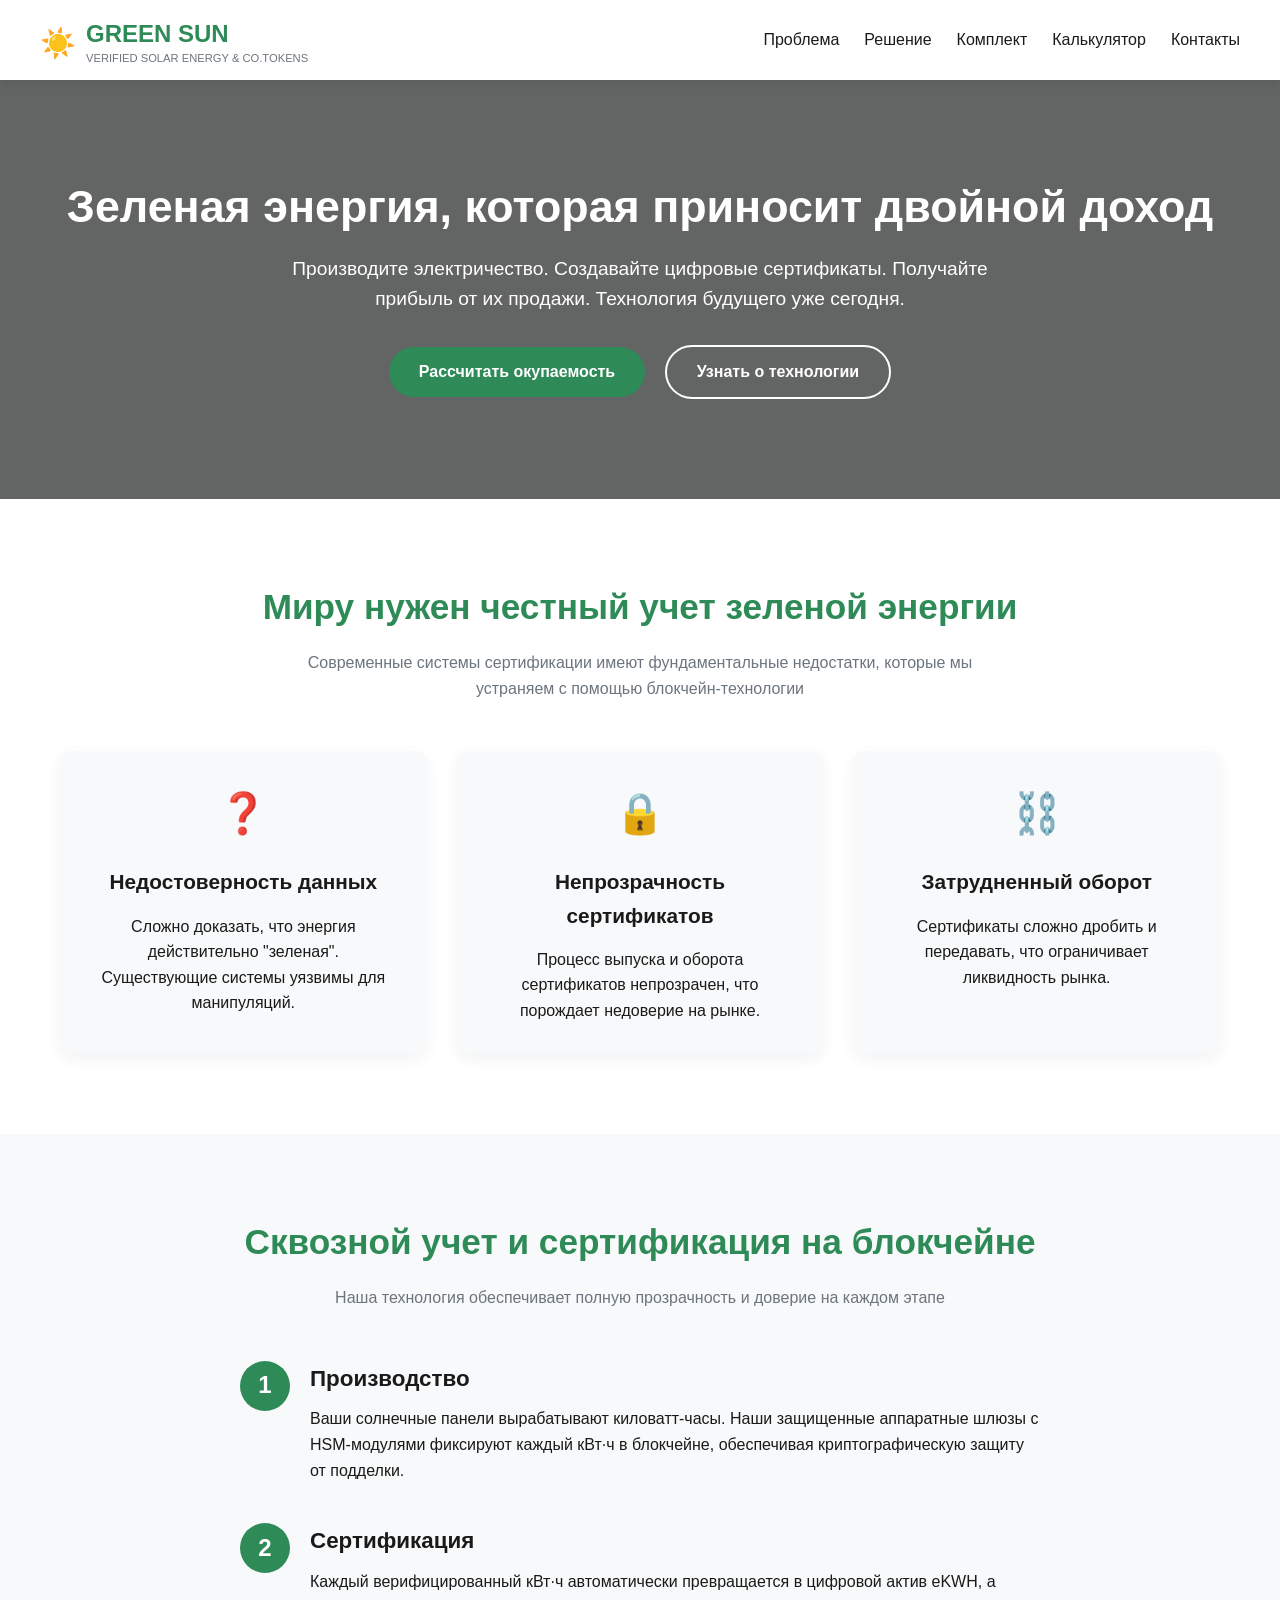
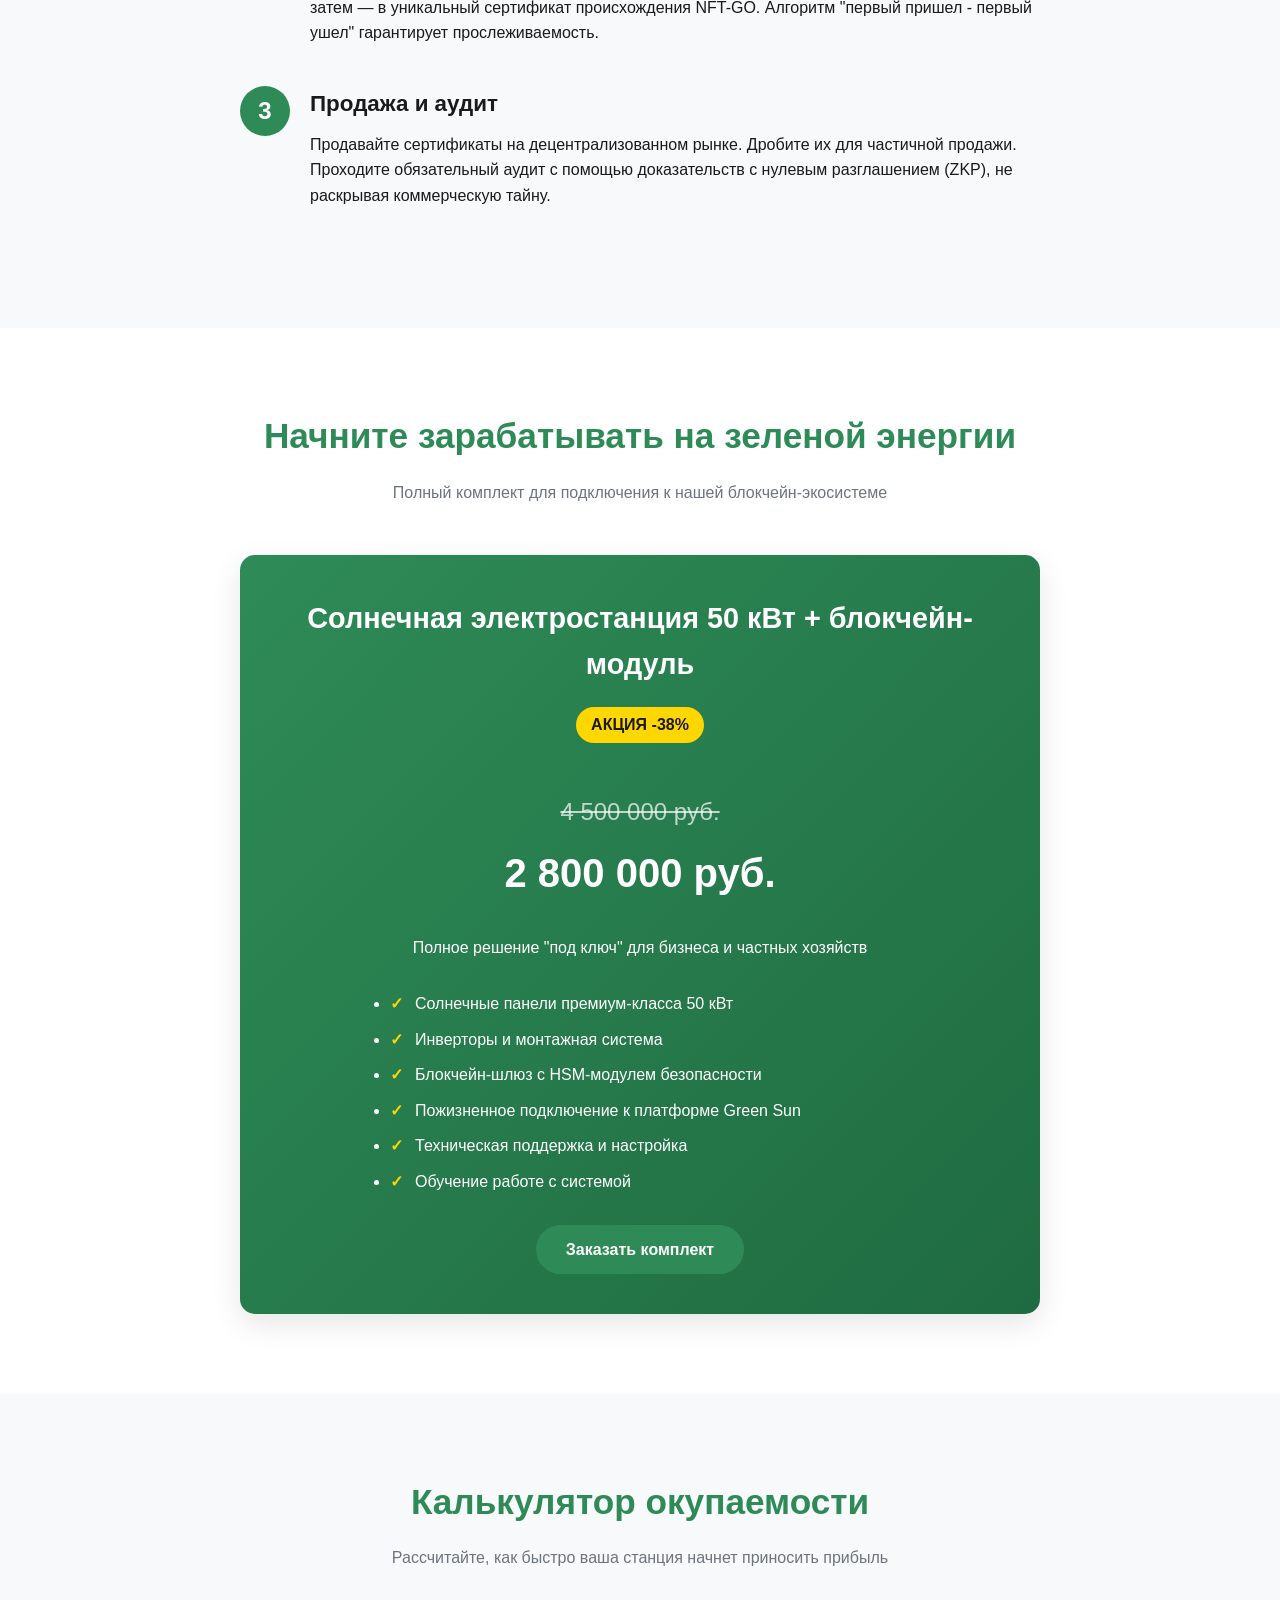
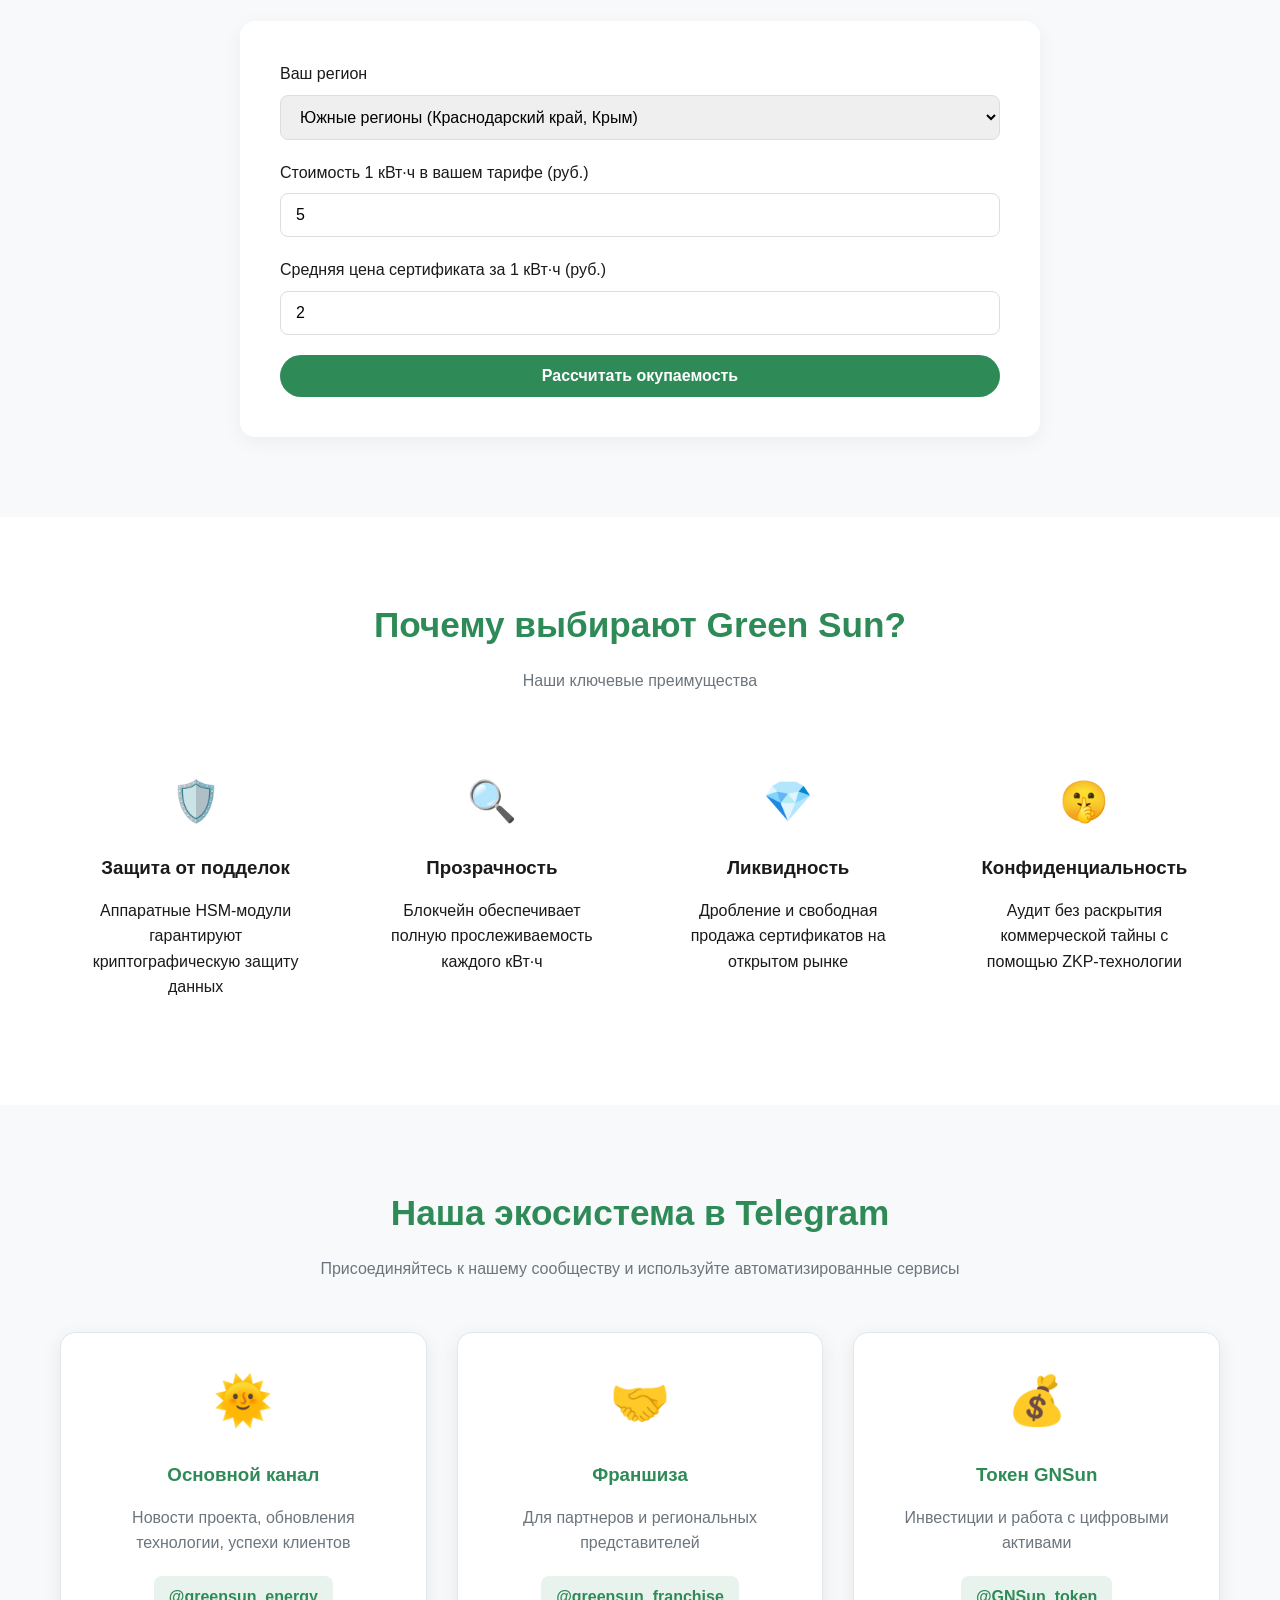
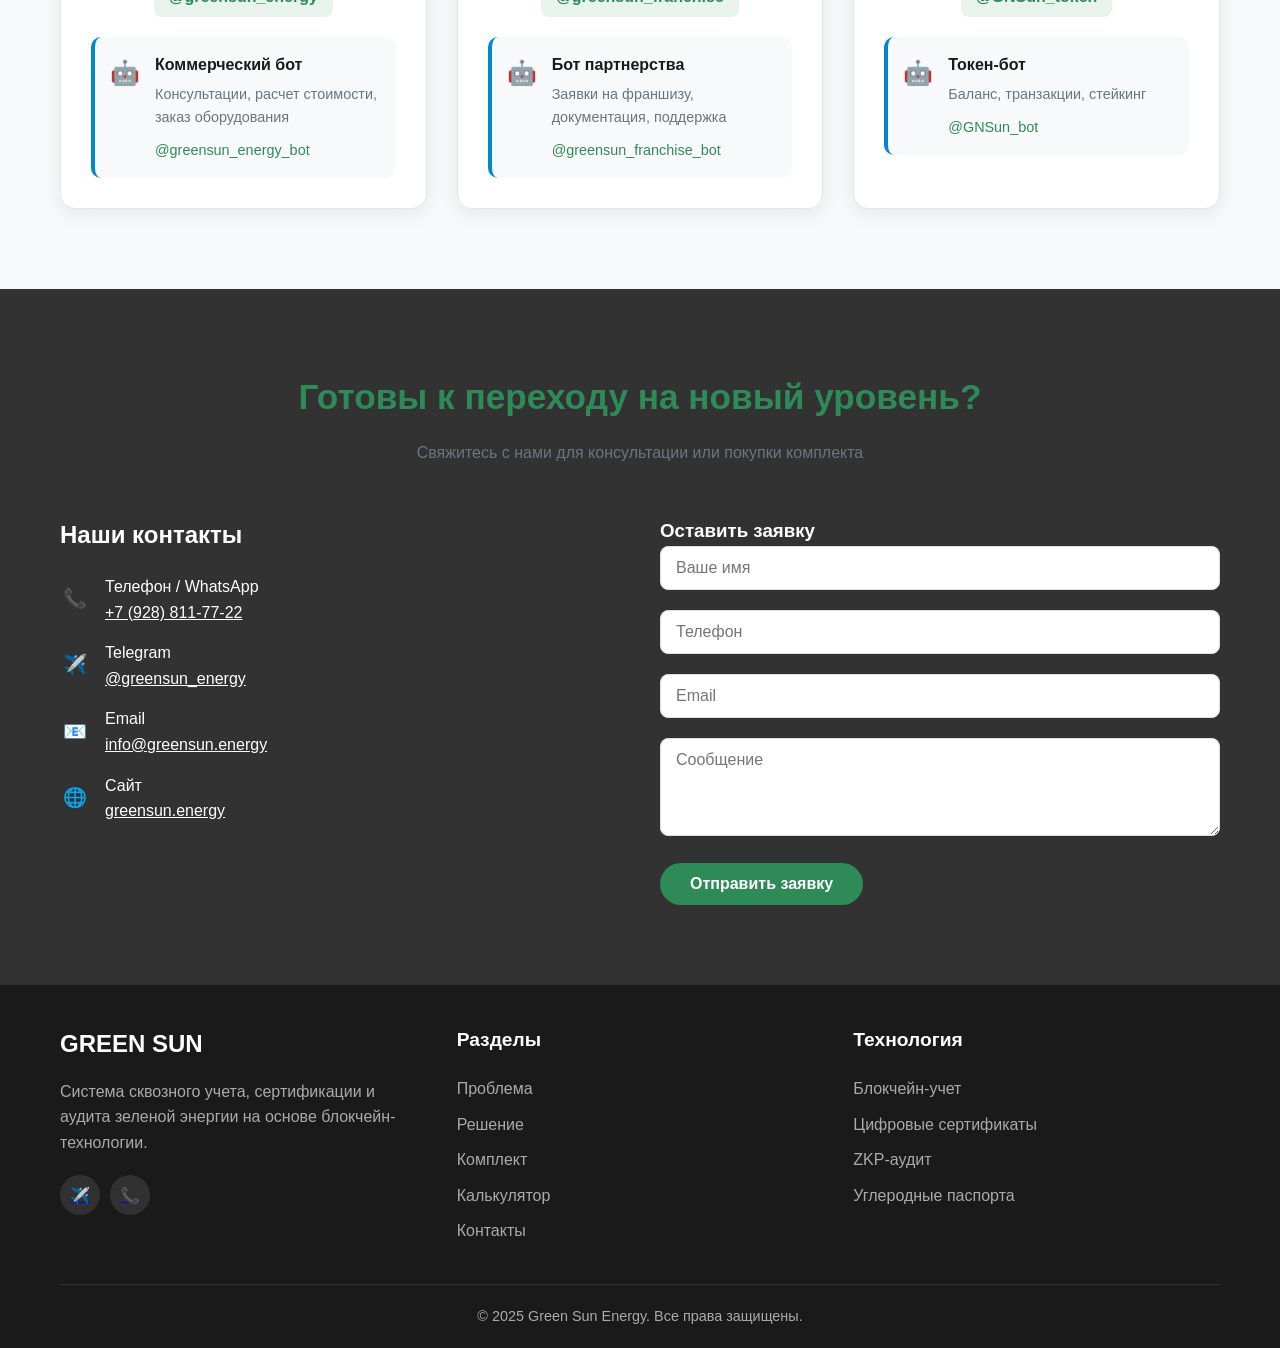
==== index.html @ 026dc80e "Add files via upload" ====
<!DOCTYPE html>
<html lang="ru">
<head>
    <meta charset="UTF-8">
    <meta name="viewport" content="width=device-width, initial-scale=1.0">
    <title>Green Sun Energy - Зеленая энергия с блокчейн-учетом</title>
    <style>
        :root {
            --primary: #2E8B57;
            --primary-dark: #1F6B41;
            --accent: #FFD700;
            --dark: #1a1a1a;
            --light: #f8f9fa;
            --gray: #6c757d;
        }
        
        * {
            margin: 0;
            padding: 0;
            box-sizing: border-box;
            font-family: 'Segoe UI', Tahoma, Geneva, Verdana, sans-serif;
        }
        
        body {
            background-color: var(--light);
            color: var(--dark);
            line-height: 1.6;
        }
        
        .container {
            width: 100%;
            max-width: 1200px;
            margin: 0 auto;
            padding: 0 20px;
        }
        
        /* Header */
        header {
            background-color: white;
            box-shadow: 0 2px 10px rgba(0,0,0,0.1);
            position: fixed;
            width: 100%;
            top: 0;
            z-index: 1000;
        }
        
        .header-container {
            display: flex;
            justify-content: space-between;
            align-items: center;
            padding: 15px 0;
        }
        
        .logo {
            display: flex;
            align-items: center;
        }
        
        .logo-img {
            height: 40px;
            margin-right: 10px;
            font-size: 1.8rem;
        }
        
        .logo-text {
            font-size: 1.5rem;
            font-weight: 700;
            color: var(--primary);
        }
        
        .logo-descriptor {
            font-size: 0.7rem;
            color: var(--gray);
            display: block;
            line-height: 1;
        }
        
        nav ul {
            display: flex;
            list-style: none;
        }
        
        nav li {
            margin-left: 25px;
        }
        
        nav a {
            text-decoration: none;
            color: var(--dark);
            font-weight: 500;
            transition: color 0.3s;
        }
        
        nav a:hover {
            color: var(--primary);
        }
        
        .mobile-menu-btn {
            display: none;
            background: none;
            border: none;
            font-size: 1.5rem;
            cursor: pointer;
        }
        
        /* Hero Section */
        .hero {
            background: linear-gradient(rgba(0,0,0,0.6), rgba(0,0,0,0.6)), url('https://images.unsplash.com/photo-1509391366360-2e959784a276?ixlib=rb-4.0.3') no-repeat center center/cover;
            color: white;
            padding: 180px 0 100px;
            text-align: center;
        }
        
        .hero h1 {
            font-size: 2.8rem;
            margin-bottom: 20px;
            line-height: 1.2;
        }
        
        .hero p {
            font-size: 1.2rem;
            max-width: 700px;
            margin: 0 auto 30px;
        }
        
        .btn {
            display: inline-block;
            padding: 12px 30px;
            border-radius: 50px;
            text-decoration: none;
            font-weight: 600;
            transition: all 0.3s;
            border: none;
            cursor: pointer;
            font-size: 1rem;
        }
        
        .btn-primary {
            background-color: var(--primary);
            color: white;
        }
        
        .btn-primary:hover {
            background-color: var(--primary-dark);
            transform: translateY(-3px);
            box-shadow: 0 5px 15px rgba(0,0,0,0.1);
        }
        
        .btn-secondary {
            background-color: transparent;
            color: white;
            border: 2px solid white;
            margin-left: 15px;
        }
        
        .btn-secondary:hover {
            background-color: white;
            color: var(--dark);
        }
        
        /* Sections */
        section {
            padding: 80px 0;
        }
        
        .section-title {
            text-align: center;
            margin-bottom: 50px;
        }
        
        .section-title h2 {
            font-size: 2.2rem;
            color: var(--primary);
            margin-bottom: 15px;
        }
        
        .section-title p {
            color: var(--gray);
            max-width: 700px;
            margin: 0 auto;
        }
        
        /* Problem Section */
        .problem {
            background-color: white;
        }
        
        .problem-grid {
            display: grid;
            grid-template-columns: repeat(auto-fit, minmax(300px, 1fr));
            gap: 30px;
        }
        
        .problem-card {
            background-color: var(--light);
            padding: 30px;
            border-radius: 10px;
            text-align: center;
            box-shadow: 0 5px 15px rgba(0,0,0,0.05);
            transition: transform 0.3s;
        }
        
        .problem-card:hover {
            transform: translateY(-10px);
        }
        
        .problem-icon {
            font-size: 2.5rem;
            margin-bottom: 20px;
            color: var(--primary);
        }
        
        .problem-card h3 {
            margin-bottom: 15px;
            font-size: 1.3rem;
        }
        
        /* Solution Section */
        .solution-steps {
            display: flex;
            flex-direction: column;
            max-width: 800px;
            margin: 0 auto;
        }
        
        .step {
            display: flex;
            margin-bottom: 40px;
            align-items: flex-start;
        }
        
        .step-number {
            background-color: var(--primary);
            color: white;
            width: 50px;
            height: 50px;
            border-radius: 50%;
            display: flex;
            align-items: center;
            justify-content: center;
            font-size: 1.5rem;
            font-weight: bold;
            margin-right: 20px;
            flex-shrink: 0;
        }
        
        .step-content h3 {
            margin-bottom: 10px;
            font-size: 1.4rem;
        }
        
        /* Offer Section */
        .offer {
            background-color: white;
        }
        
        .offer-card {
            background: linear-gradient(135deg, var(--primary), var(--primary-dark));
            color: white;
            border-radius: 15px;
            padding: 40px;
            max-width: 800px;
            margin: 0 auto;
            text-align: center;
            box-shadow: 0 10px 30px rgba(0,0,0,0.1);
        }
        
        .offer-card h3 {
            font-size: 1.8rem;
            margin-bottom: 20px;
        }
        
        .price {
            margin: 30px 0;
        }
        
        .old-price {
            font-size: 1.5rem;
            text-decoration: line-through;
            color: rgba(255,255,255,0.7);
        }
        
        .new-price {
            font-size: 2.5rem;
            font-weight: bold;
            margin: 10px 0;
        }
        
        .discount-badge {
            background-color: var(--accent);
            color: var(--dark);
            padding: 5px 15px;
            border-radius: 50px;
            font-weight: bold;
            display: inline-block;
            margin-bottom: 20px;
        }
        
        .features-list {
            text-align: left;
            max-width: 500px;
            margin: 30px auto;
        }
        
        .features-list li {
            margin-bottom: 10px;
            padding-left: 25px;
            position: relative;
        }
        
        .features-list li:before {
            content: "✓";
            position: absolute;
            left: 0;
            color: var(--accent);
            font-weight: bold;
        }
        
        /* Calculator Section */
        .calculator {
            background-color: var(--light);
        }
        
        .calculator-container {
            background-color: white;
            border-radius: 15px;
            padding: 40px;
            max-width: 800px;
            margin: 0 auto;
            box-shadow: 0 5px 20px rgba(0,0,0,0.05);
        }
        
        .form-group {
            margin-bottom: 20px;
        }
        
        .form-group label {
            display: block;
            margin-bottom: 8px;
            font-weight: 500;
        }
        
        .form-control {
            width: 100%;
            padding: 12px 15px;
            border: 1px solid #ddd;
            border-radius: 8px;
            font-size: 1rem;
        }
        
        .calc-result {
            background-color: var(--light);
            padding: 20px;
            border-radius: 10px;
            margin-top: 30px;
            display: none;
        }
        
        .calc-result.active {
            display: block;
        }
        
        .result-item {
            display: flex;
            justify-content: space-between;
            margin-bottom: 10px;
            padding-bottom: 10px;
            border-bottom: 1px solid #eee;
        }
        
        .result-item:last-child {
            border-bottom: none;
            margin-bottom: 0;
            padding-bottom: 0;
            font-weight: bold;
            font-size: 1.1rem;
            color: var(--primary);
        }
        
        /* Benefits Section */
        .benefits {
            background-color: white;
        }
        
        .benefits-grid {
            display: grid;
            grid-template-columns: repeat(auto-fit, minmax(250px, 1fr));
            gap: 25px;
        }
        
        .benefit-card {
            text-align: center;
            padding: 25px;
        }
        
        .benefit-icon {
            font-size: 2.5rem;
            color: var(--primary);
            margin-bottom: 20px;
        }
        
        .benefit-card h3 {
            margin-bottom: 15px;
        }
        
        /* Telegram Ecosystem */
        .telegram-ecosystem {
            background-color: var(--light);
        }
        
        .ecosystem-grid {
            display: grid;
            grid-template-columns: repeat(auto-fit, minmax(300px, 1fr));
            gap: 30px;
        }
        
        .ecosystem-card {
            background: white;
            border-radius: 15px;
            padding: 30px;
            text-align: center;
            box-shadow: 0 5px 20px rgba(0,0,0,0.08);
            transition: all 0.3s;
            border: 1px solid #e1e8ed;
            cursor: pointer;
        }
        
        .ecosystem-card:hover {
            transform: translateY(-5px);
            box-shadow: 0 10px 30px rgba(0,0,0,0.15);
        }
        
        .ecosystem-icon {
            font-size: 3rem;
            margin-bottom: 20px;
        }
        
        .ecosystem-card h3 {
            margin-bottom: 15px;
            color: var(--primary);
        }
        
        .ecosystem-card p {
            color: var(--gray);
            margin-bottom: 20px;
        }
        
        .ecosystem-link {
            color: var(--primary);
            font-weight: 600;
            margin-bottom: 20px;
            padding: 8px 15px;
            background-color: rgba(46, 139, 87, 0.1);
            border-radius: 8px;
            display: inline-block;
        }
        
        .ecosystem-bot {
            display: flex;
            align-items: flex-start;
            text-align: left;
            padding: 15px;
            background-color: var(--light);
            border-radius: 10px;
            border-left: 4px solid #0088cc;
            cursor: pointer;
            transition: background-color 0.3s;
        }
        
        .ecosystem-bot:hover {
            background-color: rgba(0, 0, 0, 0.05);
        }
        
        .bot-icon {
            font-size: 1.5rem;
            margin-right: 15px;
            margin-top: 2px;
        }
        
        .bot-info strong {
            display: block;
            margin-bottom: 5px;
            color: var(--dark);
        }
        
        .bot-info p {
            font-size: 0.9rem;
            margin-bottom: 8px;
            color: var(--gray);
        }
        
        .bot-link {
            color: var(--primary);
            font-size: 0.9rem;
            font-weight: 500;
        }
        
        /* Contacts Section */
        .contacts {
            background: linear-gradient(rgba(0,0,0,0.8), rgba(0,0,0,0.8)), url('https://images.unsplash.com/photo-1558618047-3c8c76ca7d13?ixlib=rb-4.0.3') no-repeat center center/cover;
            color: white;
        }
        
        .contacts-container {
            display: grid;
            grid-template-columns: repeat(auto-fit, minmax(300px, 1fr));
            gap: 40px;
        }
        
        .contact-info h3 {
            margin-bottom: 20px;
            font-size: 1.5rem;
        }
        
        .contact-item {
            display: flex;
            align-items: center;
            margin-bottom: 15px;
        }
        
        .contact-icon {
            margin-right: 15px;
            font-size: 1.2rem;
            width: 30px;
            text-align: center;
        }
        
        .contact-form .form-group {
            margin-bottom: 20px;
        }
        
        /* Footer */
        footer {
            background-color: var(--dark);
            color: white;
            padding: 40px 0 20px;
        }
        
        .footer-container {
            display: grid;
            grid-template-columns: repeat(auto-fit, minmax(200px, 1fr));
            gap: 30px;
            margin-bottom: 30px;
        }
        
        .footer-logo {
            font-size: 1.5rem;
            font-weight: 700;
            margin-bottom: 15px;
            color: white;
        }
        
        .footer-description {
            color: #aaa;
            margin-bottom: 20px;
        }
        
        .social-links {
            display: flex;
        }
        
        .social-link {
            display: inline-flex;
            align-items: center;
            justify-content: center;
            width: 40px;
            height: 40px;
            background-color: rgba(255,255,255,0.1);
            border-radius: 50%;
            margin-right: 10px;
            transition: background-color 0.3s;
        }
        
        .social-link:hover {
            background-color: var(--primary);
        }
        
        .footer-links h4 {
            margin-bottom: 20px;
            font-size: 1.2rem;
        }
        
        .footer-links ul {
            list-style: none;
        }
        
        .footer-links li {
            margin-bottom: 10px;
        }
        
        .footer-links a {
            color: #aaa;
            text-decoration: none;
            transition: color 0.3s;
        }
        
        .footer-links a:hover {
            color: white;
        }
        
        .copyright {
            text-align: center;
            padding-top: 20px;
            border-top: 1px solid rgba(255,255,255,0.1);
            color: #aaa;
            font-size: 0.9rem;
        }
        
        /* Responsive */
        @media (max-width: 768px) {
            .header-container {
                flex-wrap: wrap;
            }
            
            nav {
                width: 100%;
                margin-top: 15px;
                display: none;
            }
            
            nav.active {
                display: block;
            }
            
            nav ul {
                flex-direction: column;
            }
            
            nav li {
                margin: 10px 0;
            }
            
            .mobile-menu-btn {
                display: block;
            }
            
            .hero h1 {
                font-size: 2.2rem;
            }
            
            .hero p {
                font-size: 1rem;
            }
            
            .btn-secondary {
                margin-left: 0;
                margin-top: 10px;
                display: block;
            }
            
            .step {
                flex-direction: column;
                text-align: center;
            }
            
            .step-number {
                margin-right: 0;
                margin-bottom: 15px;
            }
        }
    </style>
</head>
<body>
    <!-- Header -->
    <header>
        <div class="container header-container">
            <div class="logo">
                <div class="logo-img">☀️</div>
                <div>
                    <div class="logo-text">GREEN SUN</div>
                    <div class="logo-descriptor">VERIFIED SOLAR ENERGY & CO.TOKENS</div>
                </div>
            </div>
            <button class="mobile-menu-btn">☰</button>
            <nav>
                <ul>
                    <li><a href="#problem">Проблема</a></li>
                    <li><a href="#solution">Решение</a></li>
                    <li><a href="#offer">Комплект</a></li>
                    <li><a href="#calculator">Калькулятор</a></li>
                    <li><a href="#contacts">Контакты</a></li>
                </ul>
            </nav>
        </div>
    </header>

    <!-- Hero Section -->
    <section class="hero">
        <div class="container">
            <h1>Зеленая энергия, которая приносит двойной доход</h1>
            <p>Производите электричество. Создавайте цифровые сертификаты. Получайте прибыль от их продажи. Технология будущего уже сегодня.</p>
            <a href="#calculator" class="btn btn-primary">Рассчитать окупаемость</a>
            <a href="#solution" class="btn btn-secondary">Узнать о технологии</a>
        </div>
    </section>

    <!-- Problem Section -->
    <section id="problem" class="problem">
        <div class="container">
            <div class="section-title">
                <h2>Миру нужен честный учет зеленой энергии</h2>
                <p>Современные системы сертификации имеют фундаментальные недостатки, которые мы устраняем с помощью блокчейн-технологии</p>
            </div>
            <div class="problem-grid">
                <div class="problem-card">
                    <div class="problem-icon">❓</div>
                    <h3>Недостоверность данных</h3>
                    <p>Сложно доказать, что энергия действительно "зеленая". Существующие системы уязвимы для манипуляций.</p>
                </div>
                <div class="problem-card">
                    <div class="problem-icon">🔒</div>
                    <h3>Непрозрачность сертификатов</h3>
                    <p>Процесс выпуска и оборота сертификатов непрозрачен, что порождает недоверие на рынке.</p>
                </div>
                <div class="problem-card">
                    <div class="problem-icon">⛓️</div>
                    <h3>Затрудненный оборот</h3>
                    <p>Сертификаты сложно дробить и передавать, что ограничивает ликвидность рынка.</p>
                </div>
            </div>
        </div>
    </section>

    <!-- Solution Section -->
    <section id="solution" class="solution">
        <div class="container">
            <div class="section-title">
                <h2>Сквозной учет и сертификация на блокчейне</h2>
                <p>Наша технология обеспечивает полную прозрачность и доверие на каждом этапе</p>
            </div>
            <div class="solution-steps">
                <div class="step">
                    <div class="step-number">1</div>
                    <div class="step-content">
                        <h3>Производство</h3>
                        <p>Ваши солнечные панели вырабатывают киловатт-часы. Наши защищенные аппаратные шлюзы с HSM-модулями фиксируют каждый кВт·ч в блокчейне, обеспечивая криптографическую защиту от подделки.</p>
                    </div>
                </div>
                <div class="step">
                    <div class="step-number">2</div>
                    <div class="step-content">
                        <h3>Сертификация</h3>
                        <p>Каждый верифицированный кВт·ч автоматически превращается в цифровой актив eKWH, а затем — в уникальный сертификат происхождения NFT-GO. Алгоритм "первый пришел - первый ушел" гарантирует прослеживаемость.</p>
                    </div>
                </div>
                <div class="step">
                    <div class="step-number">3</div>
                    <div class="step-content">
                        <h3>Продажа и аудит</h3>
                        <p>Продавайте сертификаты на децентрализованном рынке. Дробите их для частичной продажи. Проходите обязательный аудит с помощью доказательств с нулевым разглашением (ZKP), не раскрывая коммерческую тайну.</p>
                    </div>
                </div>
            </div>
        </div>
    </section>

    <!-- Offer Section -->
    <section id="offer" class="offer">
        <div class="container">
            <div class="section-title">
                <h2>Начните зарабатывать на зеленой энергии</h2>
                <p>Полный комплект для подключения к нашей блокчейн-экосистеме</p>
            </div>
            <div class="offer-card">
                <h3>Солнечная электростанция 50 кВт + блокчейн-модуль</h3>
                <div class="discount-badge">АКЦИЯ -38%</div>
                <div class="price">
                    <div class="old-price">4 500 000 руб.</div>
                    <div class="new-price">2 800 000 руб.</div>
                </div>
                <p>Полное решение "под ключ" для бизнеса и частных хозяйств</p>
                
                <ul class="features-list">
                    <li>Солнечные панели премиум-класса 50 кВт</li>
                    <li>Инверторы и монтажная система</li>
                    <li>Блокчейн-шлюз с HSM-модулем безопасности</li>
                    <li>Пожизненное подключение к платформе Green Sun</li>
                    <li>Техническая поддержка и настройка</li>
                    <li>Обучение работе с системой</li>
                </ul>
                
                <a href="#contacts" class="btn btn-primary">Заказать комплект</a>
            </div>
        </div>
    </section>

    <!-- Calculator Section -->
    <section id="calculator" class="calculator">
        <div class="container">
            <div class="section-title">
                <h2>Калькулятор окупаемости</h2>
                <p>Рассчитайте, как быстро ваша станция начнет приносить прибыль</p>
            </div>
            <div class="calculator-container">
                <div class="form-group">
                    <label for="region">Ваш регион</label>
                    <select id="region" class="form-control">
                        <option value="1.2">Южные регионы (Краснодарский край, Крым)</option>
                        <option value="1.0">Центральные регионы (Москва, СПб)</option>
                        <option value="0.9">Северные регионы</option>
                        <option value="1.1">Приволжье</option>
                        <option value="0.8">Урал и Сибирь</option>
                    </select>
                </div>
                <div class="form-group">
                    <label for="tariff">Стоимость 1 кВт·ч в вашем тарифе (руб.)</label>
                    <input type="number" id="tariff" class="form-control" value="5" min="1" max="20" step="0.1">
                </div>
                <div class="form-group">
                    <label for="certificate-price">Средняя цена сертификата за 1 кВт·ч (руб.)</label>
                    <input type="number" id="certificate-price" class="form-control" value="2" min="0.5" max="10" step="0.1">
                </div>
                <button id="calculate-btn" class="btn btn-primary" style="width: 100%;">Рассчитать окупаемость</button>
                
                <div id="calc-result" class="calc-result">
                    <h3>Результаты расчета:</h3>
                    <div class="result-item">
                        <span>Годовой доход от генерации:</span>
                        <span id="income-generation">0 руб.</span>
                    </div>
                    <div class="result-item">
                        <span>Годовой доход от сертификатов:</span>
                        <span id="income-certificates">0 руб.</span>
                    </div>
                    <div class="result-item">
                        <span>Срок окупаемости:</span>
                        <span id="payback-period">0 лет</span>
                    </div>
                </div>
            </div>
        </div>
    </section>

    <!-- Benefits Section -->
    <section class="benefits">
        <div class="container">
            <div class="section-title">
                <h2>Почему выбирают Green Sun?</h2>
                <p>Наши ключевые преимущества</p>
            </div>
            <div class="benefits-grid">
                <div class="benefit-card">
                    <div class="benefit-icon">🛡️</div>
                    <h3>Защита от подделок</h3>
                    <p>Аппаратные HSM-модули гарантируют криптографическую защиту данных</p>
                </div>
                <div class="benefit-card">
                    <div class="benefit-icon">🔍</div>
                    <h3>Прозрачность</h3>
                    <p>Блокчейн обеспечивает полную прослеживаемость каждого кВт·ч</p>
                </div>
                <div class="benefit-card">
                    <div class="benefit-icon">💎</div>
                    <h3>Ликвидность</h3>
                    <p>Дробление и свободная продажа сертификатов на открытом рынке</p>
                </div>
                <div class="benefit-card">
                    <div class="benefit-icon">🤫</div>
                    <h3>Конфиденциальность</h3>
                    <p>Аудит без раскрытия коммерческой тайны с помощью ZKP-технологии</p>
                </div>
            </div>
        </div>
    </section>

    <!-- Telegram Ecosystem Section -->
    <section class="telegram-ecosystem">
        <div class="container">
            <div class="section-title">
                <h2>Наша экосистема в Telegram</h2>
                <p>Присоединяйтесь к нашему сообществу и используйте автоматизированные сервисы</p>
            </div>
            <div class="ecosystem-grid">
                <div class="ecosystem-card" onclick="window.open('https://t.me/greensun_energy', '_blank')">
                    <div class="ecosystem-icon">🌞</div>
                    <h3>Основной канал</h3>
                    <p>Новости проекта, обновления технологии, успехи клиентов</p>
                    <div class="ecosystem-link">@greensun_energy</div>
                    <div class="ecosystem-bot" onclick="event.stopPropagation(); window.open('https://t.me/greensun_energy_bot', '_blank')">
                        <div class="bot-icon">🤖</div>
                        <div class="bot-info">
                            <strong>Коммерческий бот</strong>
                            <p>Консультации, расчет стоимости, заказ оборудования</p>
                            <span class="bot-link">@greensun_energy_bot</span>
                        </div>
                    </div>
                </div>
                
                <div class="ecosystem-card" onclick="window.open('https://t.me/greensun_franchise', '_blank')">
                    <div class="ecosystem-icon">🤝</div>
                    <h3>Франшиза</h3>
                    <p>Для партнеров и региональных представителей</p>
                    <div class="ecosystem-link">@greensun_franchise</div>
                    <div class="ecosystem-bot" onclick="event.stopPropagation(); window.open('https://t.me/greensun_franchise_bot', '_blank')">
                        <div class="bot-icon">🤖</div>
                        <div class="bot-info">
                            <strong>Бот партнерства</strong>
                            <p>Заявки на франшизу, документация, поддержка</p>
                            <span class="bot-link">@greensun_franchise_bot</span>
                        </div>
                    </div>
                </div>
                
                <div class="ecosystem-card" onclick="window.open('https://t.me/GNSun_token', '_blank')">
                    <div class="ecosystem-icon">💰</div>
                    <h3>Токен GNSun</h3>
                    <p>Инвестиции и работа с цифровыми активами</p>
                    <div class="ecosystem-link">@GNSun_token</div>
                    <div class="ecosystem-bot" onclick="event.stopPropagation(); window.open('https://t.me/GNSun_bot', '_blank')">
                        <div class="bot-icon">🤖</div>
                        <div class="bot-info">
                            <strong>Токен-бот</strong>
                            <p>Баланс, транзакции, стейкинг</p>
                            <span class="bot-link">@GNSun_bot</span>
                        </div>
                    </div>
                </div>
            </div>
        </div>
    </section>

    <!-- Contacts Section -->
    <section id="contacts" class="contacts">
        <div class="container">
            <div class="section-title">
                <h2>Готовы к переходу на новый уровень?</h2>
                <p>Свяжитесь с нами для консультации или покупки комплекта</p>
            </div>
            <div class="contacts-container">
                <div class="contact-info">
                    <h3>Наши контакты</h3>
                    <div class="contact-item">
                        <div class="contact-icon">📞</div>
                        <div>
                            <div>Телефон / WhatsApp</div>
                            <div><a href="https://wa.me/79288117722" style="color: white;">+7 (928) 811-77-22</a></div>
                        </div>
                    </div>
                    <div class="contact-item">
                        <div class="contact-icon">✈️</div>
                        <div>
                            <div>Telegram</div>
                            <div><a href="https://t.me/greensun_energy" style="color: white;">@greensun_energy</a></div>
                        </div>
                    </div>
                    <div class="contact-item">
                        <div class="contact-icon">📧</div>
                        <div>
                            <div>Email</div>
                            <div><a href="mailto:info@greensun.energy" style="color: white;">info@greensun.energy</a></div>
                        </div>
                    </div>
                    <div class="contact-item">
                        <div class="contact-icon">🌐</div>
                        <div>
                            <div>Сайт</div>
                            <div><a href="https://greensun.energy" style="color: white;">greensun.energy</a></div>
                        </div>
                    </div>
                </div>
                <div class="contact-form">
                    <h3>Оставить заявку</h3>
                    <form id="contact-form">
                        <div class="form-group">
                            <input type="text" class="form-control" placeholder="Ваше имя" required>
                        </div>
                        <div class="form-group">
                            <input type="tel" class="form-control" placeholder="Телефон" required>
                        </div>
                        <div class="form-group">
                            <input type="email" class="form-control" placeholder="Email">
                        </div>
                        <div class="form-group">
                            <textarea class="form-control" placeholder="Сообщение" rows="4"></textarea>
                        </div>
                        <button type="submit" class="btn btn-primary">Отправить заявку</button>
                    </form>
                </div>
            </div>
        </div>
    </section>

    <!-- Footer -->
    <footer>
        <div class="container">
            <div class="footer-container">
                <div class="footer-about">
                    <div class="footer-logo">GREEN SUN</div>
                    <p class="footer-description">Система сквозного учета, сертификации и аудита зеленой энергии на основе блокчейн-технологии.</p>
                    <div class="social-links">
                        <a href="https://t.me/greensun_energy" class="social-link">✈️</a>
                        <a href="https://wa.me/79288117722" class="social-link">📞</a>
                    </div>
                </div>
                <div class="footer-links">
                    <h4>Разделы</h4>
                    <ul>
                        <li><a href="#problem">Проблема</a></li>
                        <li><a href="#solution">Решение</a></li>
                        <li><a href="#offer">Комплект</a></li>
                        <li><a href="#calculator">Калькулятор</a></li>
                        <li><a href="#contacts">Контакты</a></li>
                    </ul>
                </div>
                <div class="footer-links">
                    <h4>Технология</h4>
                    <ul>
                        <li><a href="#">Блокчейн-учет</a></li>
                        <li><a href="#">Цифровые сертификаты</a></li>
                        <li><a href="#">ZKP-аудит</a></li>
                        <li><a href="#">Углеродные паспорта</a></li>
                    </ul>
                </div>
            </div>
            <div class="copyright">
                &copy; 2025 Green Sun Energy. Все права защищены.
            </div>
        </div>
    </footer>

    <script>
        // Mobile menu toggle
        document.querySelector('.mobile-menu-btn').addEventListener('click', function() {
            document.querySelector('nav').classList.toggle('active');
        });
        
        // Smooth scrolling for anchor links
        document.querySelectorAll('a[href^="#"]').forEach(anchor => {
            anchor.addEventListener('click', function (e) {
                e.preventDefault();
                
                const targetId = this.getAttribute('href');
                if (targetId === '#') return;
                
                const targetElement = document.querySelector(targetId);
                if (targetElement) {
                    window.scrollTo({
                        top: targetElement.offsetTop - 80,
                        behavior: 'smooth'
                    });
                    
                    // Close mobile menu after click
                    document.querySelector('nav').classList.remove('active');
                }
            });
        });
        
        // Calculator functionality
        document.getElementById('calculate-btn').addEventListener('click', function() {
            const regionFactor = parseFloat(document.getElementById('region').value);
            const tariff = parseFloat(document.getElementById('tariff').value);
            const certificatePrice = parseFloat(document.getElementById('certificate-price').value);
            
            // Constants for calculation
            const systemPower = 50; // kW
            const annualHours = 1200; // Average productive hours per year
            const systemCost = 2800000; // RUB
            
            // Calculations
            const annualGeneration = systemPower * annualHours * regionFactor; // kWh
            const incomeGeneration = annualGeneration * tariff;
            const incomeCertificates = annualGeneration * certificatePrice;
            const totalAnnualIncome = incomeGeneration + incomeCertificates;
            const paybackYears = systemCost / totalAnnualIncome;
            
            // Display results
            document.getElementById('income-generation').textContent = formatCurrency(incomeGeneration);
            document.getElementById('income-certificates').textContent = formatCurrency(incomeCertificates);
            document.getElementById('payback-period').textContent = paybackYears.toFixed(1) + ' лет';
            
            // Show results
            document.getElementById('calc-result').classList.add('active');
        });
        
        function formatCurrency(amount) {
            return new Intl.NumberFormat('ru-RU', {
                style: 'currency',
                currency: 'RUB',
                maximumFractionDigits: 0
            }).format(amount);
        }
        
        // Contact form submission
        document.getElementById('contact-form').addEventListener('submit', function(e) {
            e.preventDefault();
            alert('Спасибо! Ваша заявка отправлена. Мы свяжемся с вами в ближайшее время.');
            this.reset();
        });
        
        // Close mobile menu when clicking outside
        document.addEventListener('click', function(e) {
            if (!e.target.closest('nav') && !e.target.closest('.mobile-menu-btn')) {
                document.querySelector('nav').classList.remove('active');
            }
        });
    </script>
</body>
</html>
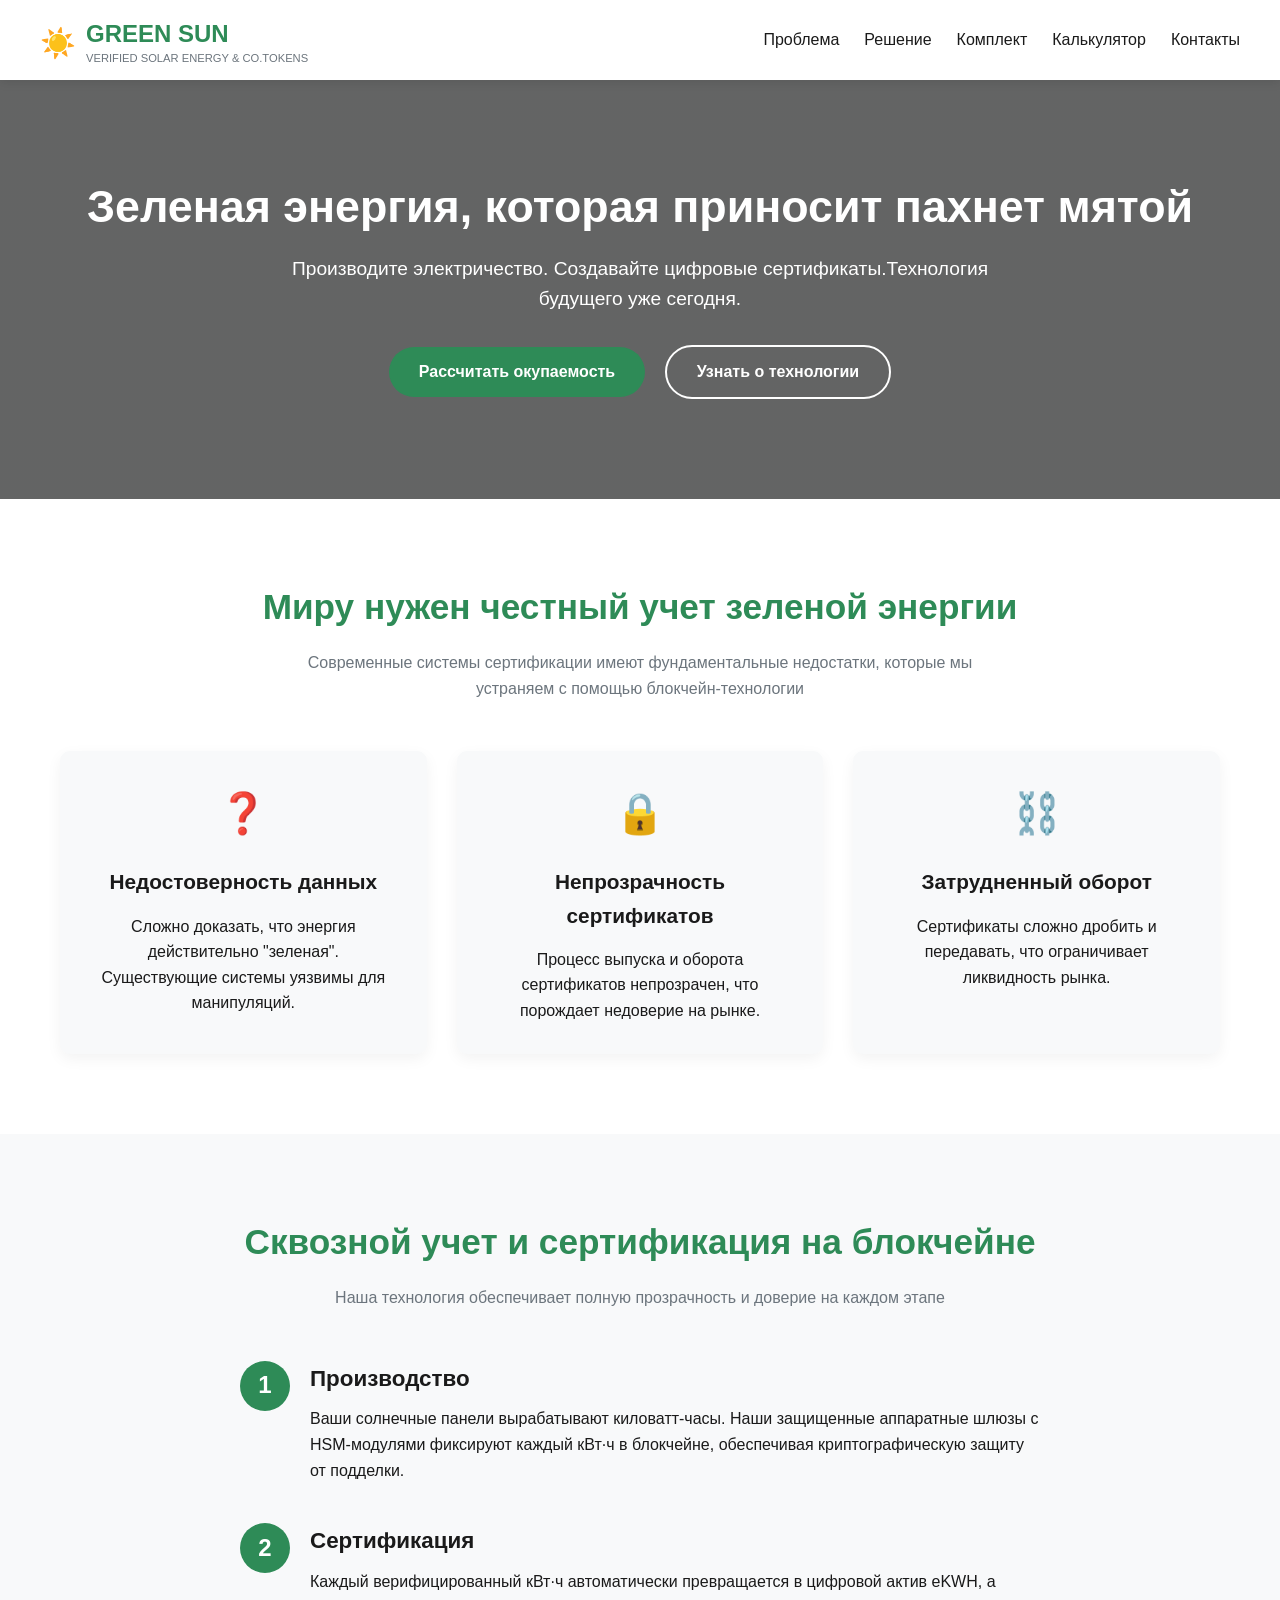
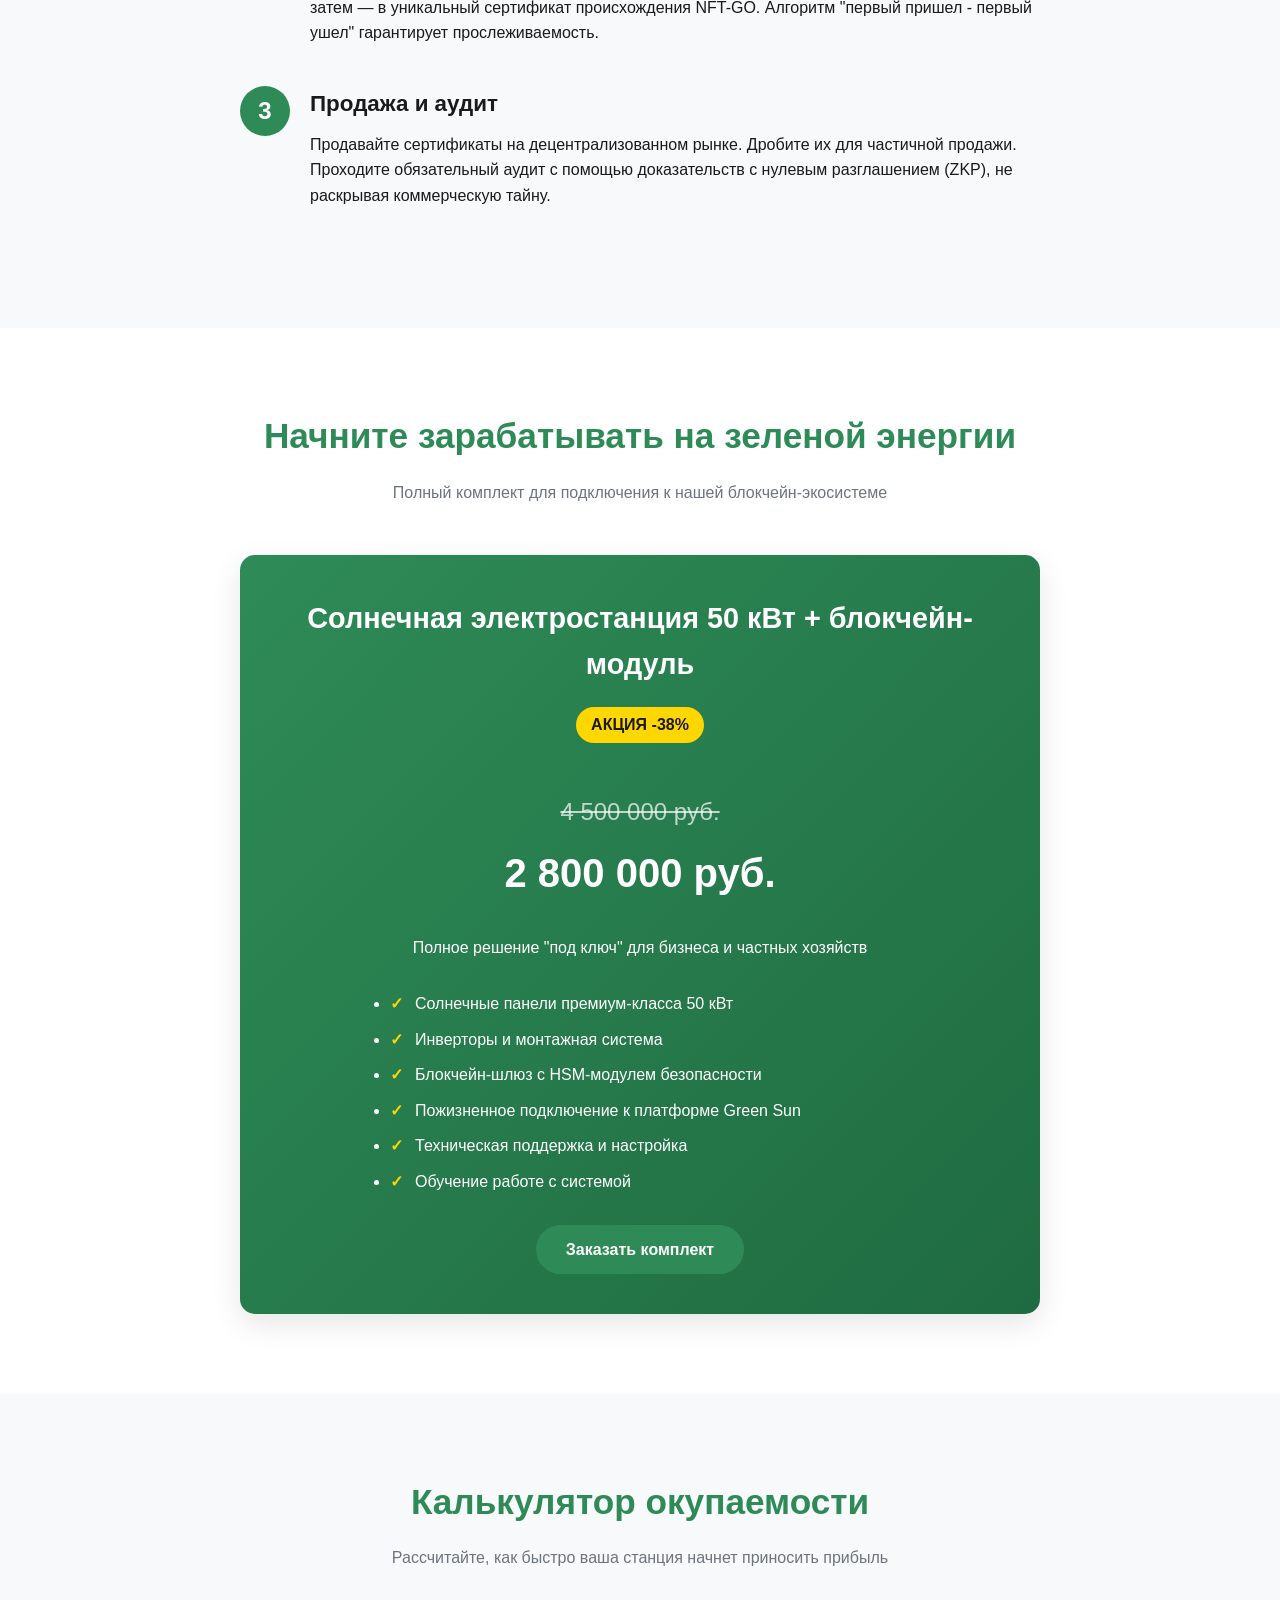
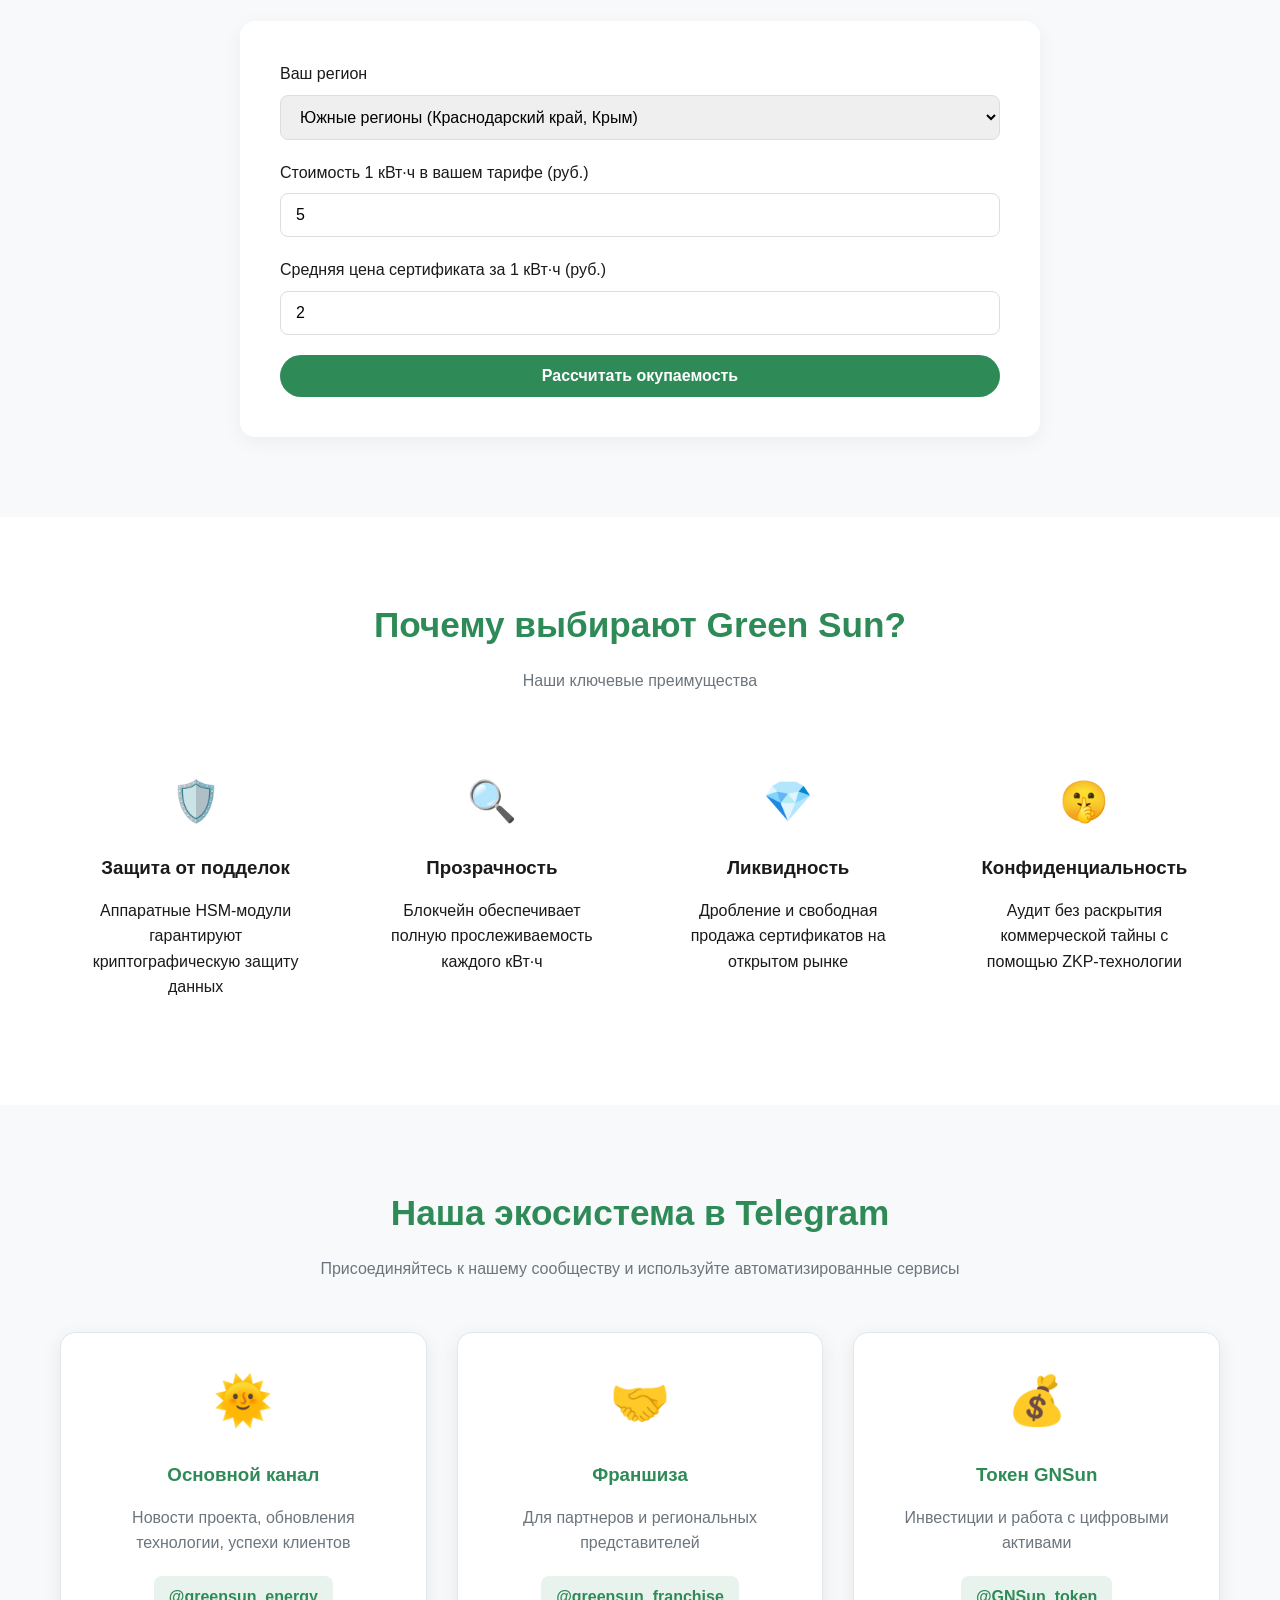
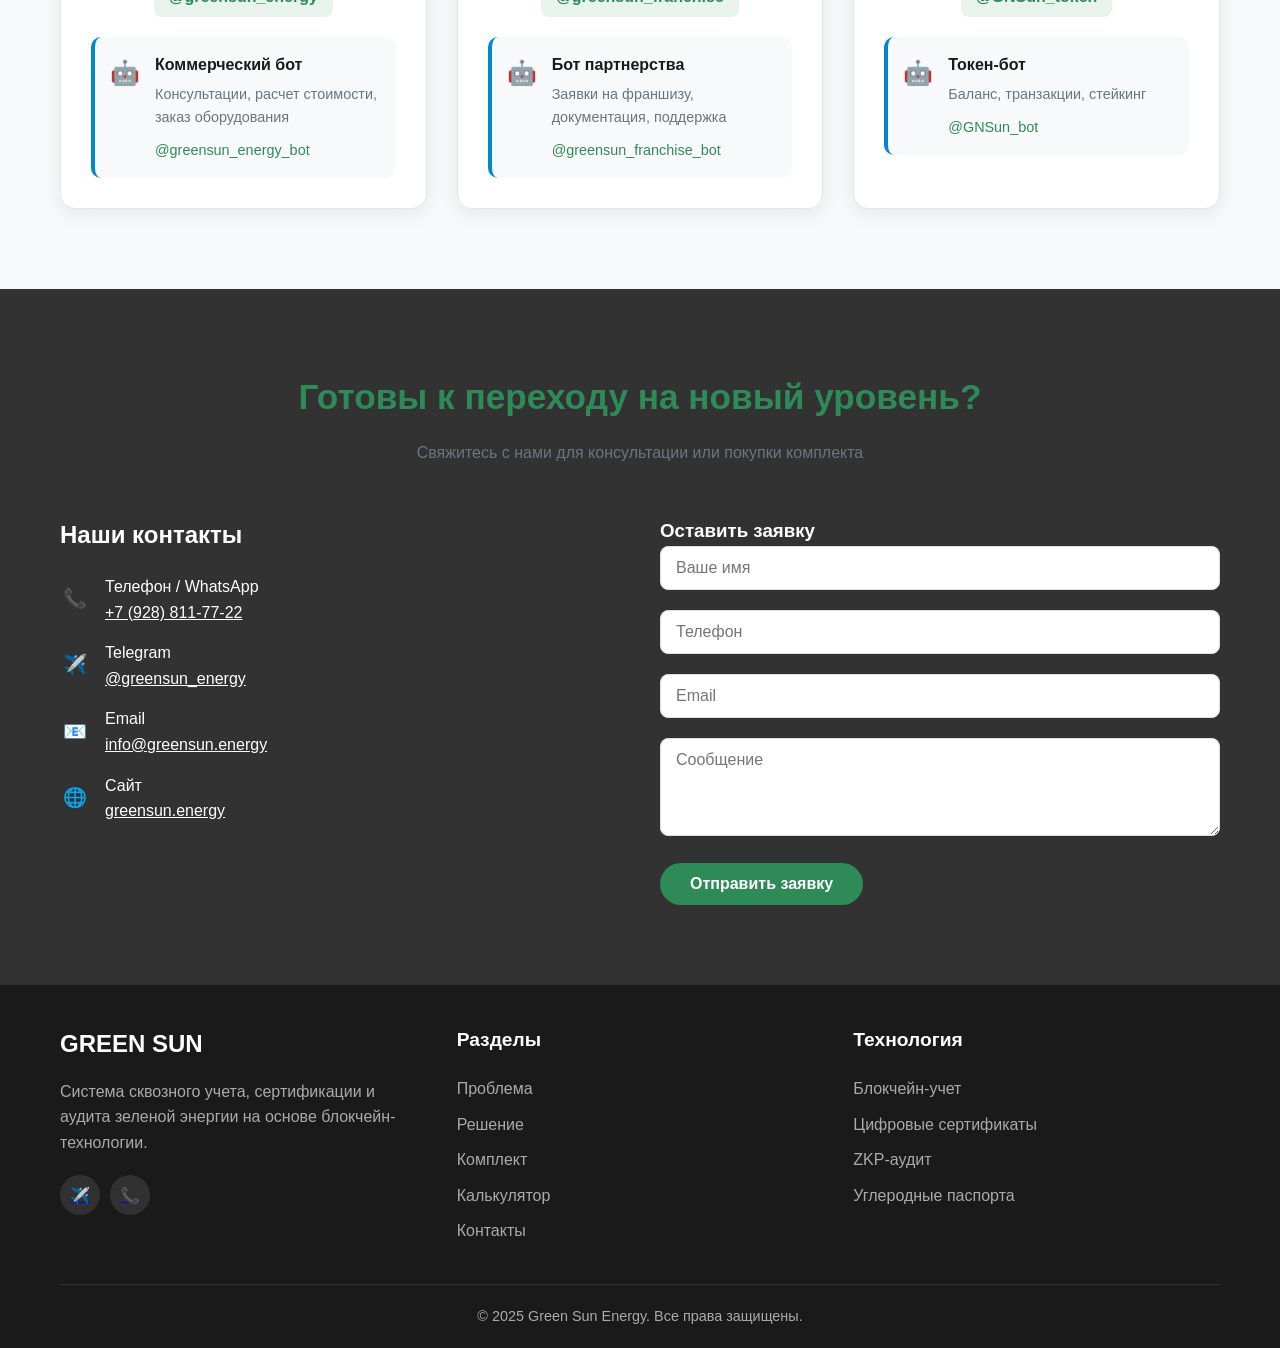
==== commit bdfd327b: "Update index.html" ====
--- a/index.html
+++ b/index.html
@@ -687,8 +687,8 @@
     <!-- Hero Section -->
     <section class="hero">
         <div class="container">
-            <h1>Зеленая энергия, которая приносит двойной доход</h1>
-            <p>Производите электричество. Создавайте цифровые сертификаты. Получайте прибыль от их продажи. Технология будущего уже сегодня.</p>
+            <h1>Зеленая энергия, которая приносит пахнет мятой</h1>
+            <p>Производите электричество. Создавайте цифровые сертификаты.Технология будущего уже сегодня.</p>
             <a href="#calculator" class="btn btn-primary">Рассчитать окупаемость</a>
             <a href="#solution" class="btn btn-secondary">Узнать о технологии</a>
         </div>
@@ -1095,4 +1095,5 @@
         });
     </script>
 </body>
-</html>+
+</html>
